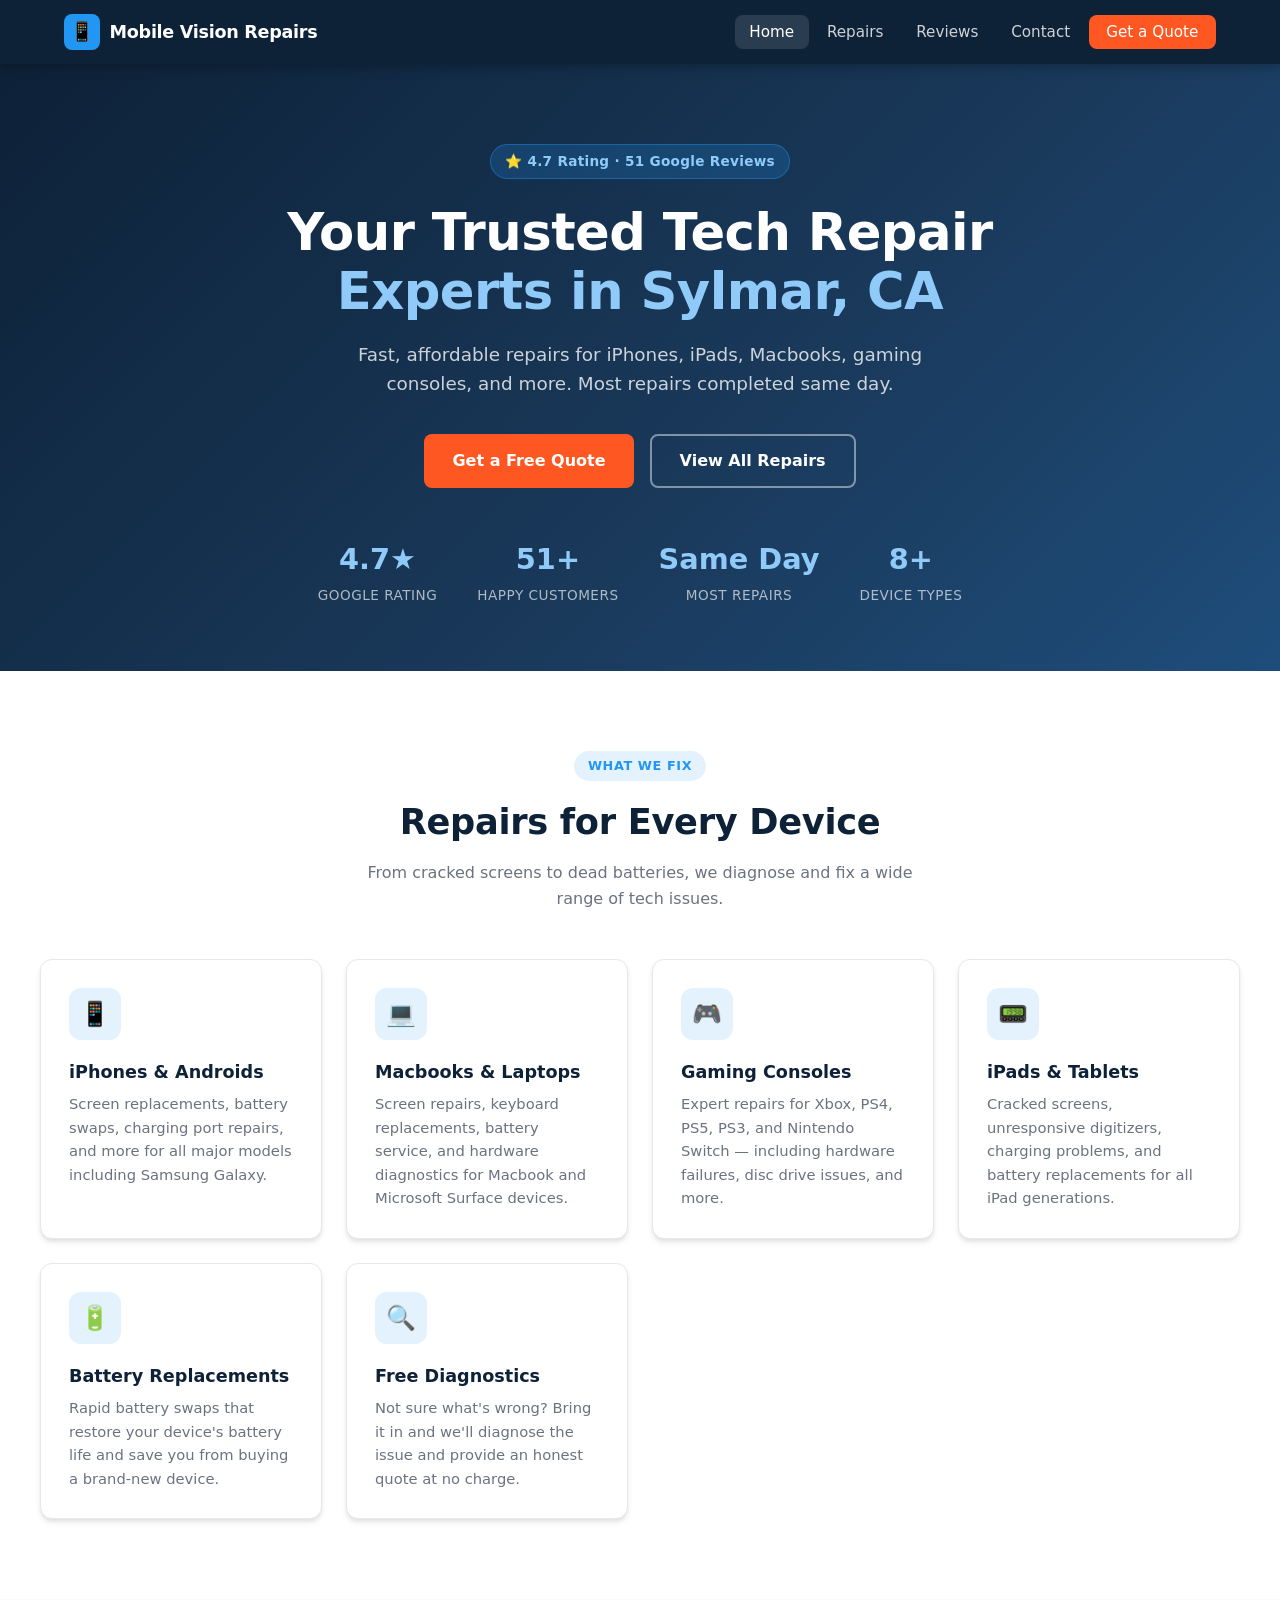
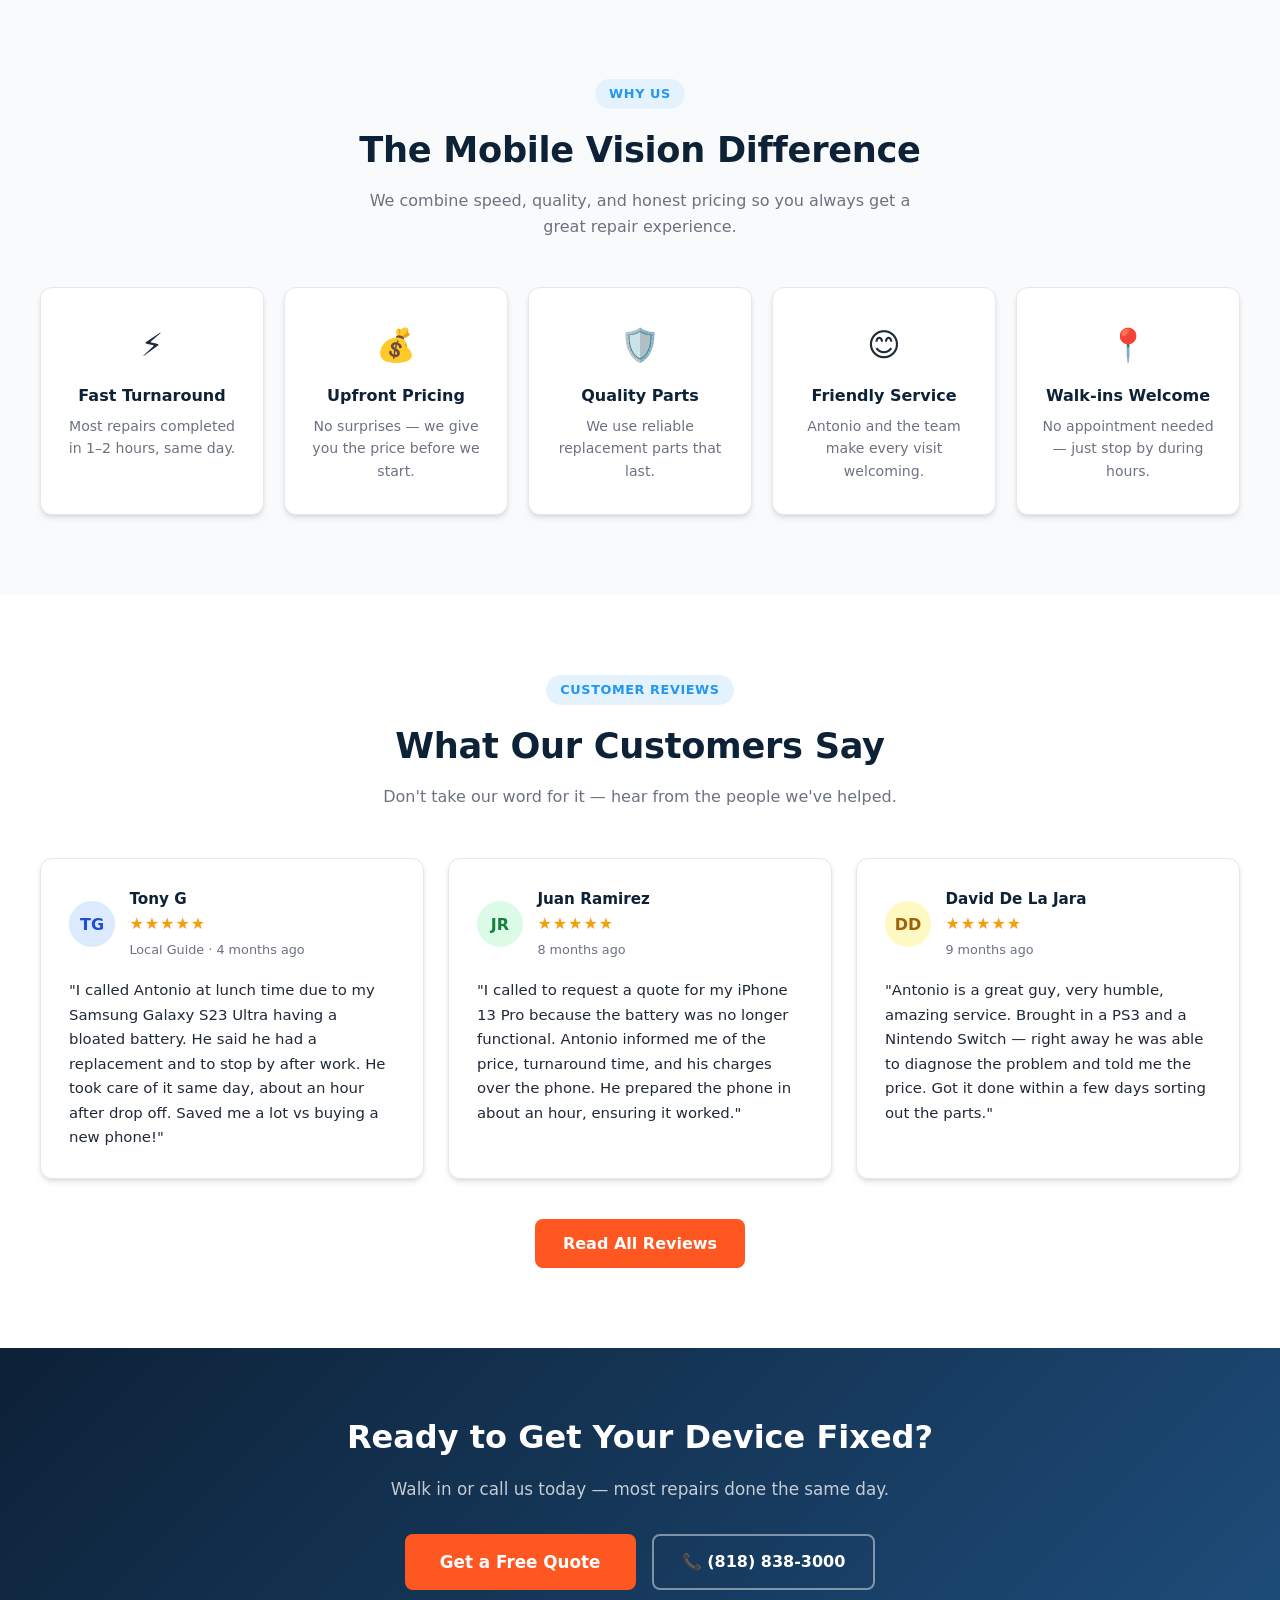
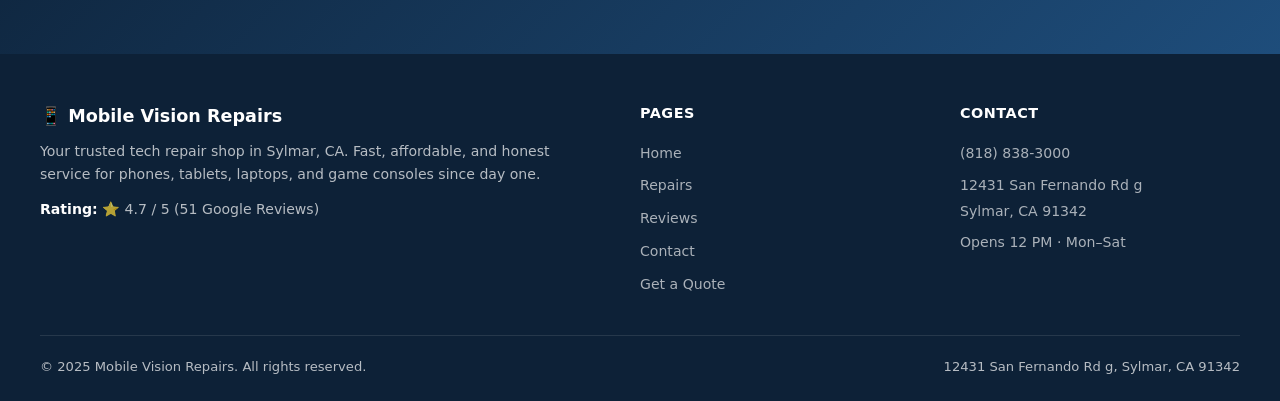
==== index.html @ f97864f7 "Add complete SEO-optimized website for Mobile Vision Repairs Multi-page static site with Home, Repai" ====
<!DOCTYPE html>
<html lang="en">
<head>
  <meta charset="UTF-8" />
  <meta name="viewport" content="width=device-width, initial-scale=1.0" />
  <title>Mobile Vision Repairs – iPhone, iPad, Macbook & Game Console Repair in Sylmar, CA</title>
  <meta name="description" content="Mobile Vision Repairs in Sylmar, CA offers fast, affordable repairs for iPhone, iPad, Macbook, Microsoft Surface, Xbox, PS4, PS5, and Nintendo. 4.7★ rated. Call (818) 838-3000." />
  <meta name="keywords" content="phone repair Sylmar, iPhone repair Sylmar, iPad repair, Macbook repair, Xbox repair, PS5 repair, Nintendo Switch repair, screen repair Sylmar CA" />
  <meta name="robots" content="index, follow" />
  <link rel="canonical" href="https://mobilevisionrepairs.com/index.html" />

  <!-- Open Graph -->
  <meta property="og:type" content="website" />
  <meta property="og:title" content="Mobile Vision Repairs – Sylmar, CA" />
  <meta property="og:description" content="Fast, affordable repairs for phones, tablets, laptops & game consoles. 4.7★ rated. Call (818) 838-3000." />
  <meta property="og:url" content="https://mobilevisionrepairs.com/" />

  <!-- Schema.org LocalBusiness -->
  <script type="application/ld+json">
  {
    "@context": "https://schema.org",
    "@type": "LocalBusiness",
    "name": "Mobile Vision Repairs",
    "image": "",
    "description": "Expert repair service for iPhone, iPad, Macbook, Microsoft Surface, Xbox, PS4, PS5, and Nintendo consoles.",
    "address": {
      "@type": "PostalAddress",
      "streetAddress": "12431 San Fernando Rd g",
      "addressLocality": "Sylmar",
      "addressRegion": "CA",
      "postalCode": "91342",
      "addressCountry": "US"
    },
    "telephone": "+18188383000",
    "url": "https://mobilevisionrepairs.com",
    "aggregateRating": {
      "@type": "AggregateRating",
      "ratingValue": "4.7",
      "reviewCount": "51"
    },
    "openingHoursSpecification": {
      "@type": "OpeningHoursSpecification",
      "opens": "12:00",
      "closes": "19:00"
    },
    "priceRange": "$$"
  }
  </script>

  <link rel="stylesheet" href="css/styles.css" />
</head>
<body>

  <!-- NAV -->
  <nav aria-label="Main navigation">
    <div class="nav-inner">
      <a href="index.html" class="nav-logo" aria-label="Mobile Vision Repairs home">
        <div class="logo-icon">📱</div>
        <span>Mobile Vision Repairs</span>
      </a>
      <button class="hamburger" aria-label="Toggle menu" aria-expanded="false">
        <span></span><span></span><span></span>
      </button>
      <ul class="nav-links" role="list">
        <li><a href="index.html">Home</a></li>
        <li><a href="repairs.html">Repairs</a></li>
        <li><a href="reviews.html">Reviews</a></li>
        <li><a href="contact.html">Contact</a></li>
        <li><a href="quote.html" class="nav-cta">Get a Quote</a></li>
      </ul>
    </div>
  </nav>

  <!-- HERO -->
  <header class="hero">
    <div class="hero-badge">⭐ 4.7 Rating · 51 Google Reviews</div>
    <h1>Your Trusted Tech Repair<br><span>Experts in Sylmar, CA</span></h1>
    <p>Fast, affordable repairs for iPhones, iPads, Macbooks, gaming consoles, and more. Most repairs completed same day.</p>
    <div class="hero-actions">
      <a href="quote.html" class="btn btn-primary">Get a Free Quote</a>
      <a href="repairs.html" class="btn btn-outline">View All Repairs</a>
    </div>
    <div class="hero-stats">
      <div class="stat">
        <span class="stat-number">4.7★</span>
        <span class="stat-label">Google Rating</span>
      </div>
      <div class="stat">
        <span class="stat-number">51+</span>
        <span class="stat-label">Happy Customers</span>
      </div>
      <div class="stat">
        <span class="stat-number">Same Day</span>
        <span class="stat-label">Most Repairs</span>
      </div>
      <div class="stat">
        <span class="stat-number">8+</span>
        <span class="stat-label">Device Types</span>
      </div>
    </div>
  </header>

  <!-- SERVICES OVERVIEW -->
  <section class="section section-alt" aria-labelledby="services-heading">
    <div class="container">
      <div class="section-header">
        <span class="section-label">What We Fix</span>
        <h2 id="services-heading">Repairs for Every Device</h2>
        <p>From cracked screens to dead batteries, we diagnose and fix a wide range of tech issues.</p>
      </div>
      <div class="grid-3">
        <div class="card">
          <div class="card-icon">📱</div>
          <h3>iPhones & Androids</h3>
          <p>Screen replacements, battery swaps, charging port repairs, and more for all major models including Samsung Galaxy.</p>
        </div>
        <div class="card">
          <div class="card-icon">💻</div>
          <h3>Macbooks & Laptops</h3>
          <p>Screen repairs, keyboard replacements, battery service, and hardware diagnostics for Macbook and Microsoft Surface devices.</p>
        </div>
        <div class="card">
          <div class="card-icon">🎮</div>
          <h3>Gaming Consoles</h3>
          <p>Expert repairs for Xbox, PS4, PS5, PS3, and Nintendo Switch — including hardware failures, disc drive issues, and more.</p>
        </div>
        <div class="card">
          <div class="card-icon">📟</div>
          <h3>iPads & Tablets</h3>
          <p>Cracked screens, unresponsive digitizers, charging problems, and battery replacements for all iPad generations.</p>
        </div>
        <div class="card">
          <div class="card-icon">🔋</div>
          <h3>Battery Replacements</h3>
          <p>Rapid battery swaps that restore your device's battery life and save you from buying a brand-new device.</p>
        </div>
        <div class="card">
          <div class="card-icon">🔍</div>
          <h3>Free Diagnostics</h3>
          <p>Not sure what's wrong? Bring it in and we'll diagnose the issue and provide an honest quote at no charge.</p>
        </div>
      </div>
    </div>
  </section>

  <!-- WHY CHOOSE US -->
  <section class="section" aria-labelledby="why-heading">
    <div class="container">
      <div class="section-header">
        <span class="section-label">Why Us</span>
        <h2 id="why-heading">The Mobile Vision Difference</h2>
        <p>We combine speed, quality, and honest pricing so you always get a great repair experience.</p>
      </div>
      <div class="why-grid">
        <div class="why-card">
          <div class="why-icon">⚡</div>
          <h4>Fast Turnaround</h4>
          <p>Most repairs completed in 1–2 hours, same day.</p>
        </div>
        <div class="why-card">
          <div class="why-icon">💰</div>
          <h4>Upfront Pricing</h4>
          <p>No surprises — we give you the price before we start.</p>
        </div>
        <div class="why-card">
          <div class="why-icon">🛡️</div>
          <h4>Quality Parts</h4>
          <p>We use reliable replacement parts that last.</p>
        </div>
        <div class="why-card">
          <div class="why-icon">😊</div>
          <h4>Friendly Service</h4>
          <p>Antonio and the team make every visit welcoming.</p>
        </div>
        <div class="why-card">
          <div class="why-icon">📍</div>
          <h4>Walk-ins Welcome</h4>
          <p>No appointment needed — just stop by during hours.</p>
        </div>
      </div>
    </div>
  </section>

  <!-- TESTIMONIALS SNIPPET -->
  <section class="section section-alt" aria-labelledby="testimonials-heading">
    <div class="container">
      <div class="section-header">
        <span class="section-label">Customer Reviews</span>
        <h2 id="testimonials-heading">What Our Customers Say</h2>
        <p>Don't take our word for it — hear from the people we've helped.</p>
      </div>
      <div class="grid-3">
        <div class="review-card">
          <div class="review-header">
            <div class="reviewer-avatar" style="background:#dbeafe;color:#1d4ed8;">TG</div>
            <div class="reviewer-info">
              <h4>Tony G</h4>
              <div class="stars">★★★★★</div>
              <span class="reviewer-meta">Local Guide · 4 months ago</span>
            </div>
          </div>
          <p class="review-text">"I called Antonio at lunch time due to my Samsung Galaxy S23 Ultra having a bloated battery. He said he had a replacement and to stop by after work. He took care of it same day, about an hour after drop off. Saved me a lot vs buying a new phone!"</p>
        </div>
        <div class="review-card">
          <div class="review-header">
            <div class="reviewer-avatar" style="background:#dcfce7;color:#15803d;">JR</div>
            <div class="reviewer-info">
              <h4>Juan Ramirez</h4>
              <div class="stars">★★★★★</div>
              <span class="reviewer-meta">8 months ago</span>
            </div>
          </div>
          <p class="review-text">"I called to request a quote for my iPhone 13 Pro because the battery was no longer functional. Antonio informed me of the price, turnaround time, and his charges over the phone. He prepared the phone in about an hour, ensuring it worked."</p>
        </div>
        <div class="review-card">
          <div class="review-header">
            <div class="reviewer-avatar" style="background:#fef9c3;color:#a16207;">DD</div>
            <div class="reviewer-info">
              <h4>David De La Jara</h4>
              <div class="stars">★★★★★</div>
              <span class="reviewer-meta">9 months ago</span>
            </div>
          </div>
          <p class="review-text">"Antonio is a great guy, very humble, amazing service. Brought in a PS3 and a Nintendo Switch — right away he was able to diagnose the problem and told me the price. Got it done within a few days sorting out the parts."</p>
        </div>
      </div>
      <div style="text-align:center;margin-top:2.5rem;">
        <a href="reviews.html" class="btn btn-primary">Read All Reviews</a>
      </div>
    </div>
  </section>

  <!-- CTA BANNER -->
  <section class="cta-banner">
    <div class="container">
      <h2>Ready to Get Your Device Fixed?</h2>
      <p>Walk in or call us today — most repairs done the same day.</p>
      <div style="display:flex;gap:1rem;justify-content:center;flex-wrap:wrap;">
        <a href="quote.html" class="btn btn-primary">Get a Free Quote</a>
        <a href="tel:+18188383000" class="btn btn-outline">📞 (818) 838-3000</a>
      </div>
    </div>
  </section>

  <!-- FOOTER -->
  <footer>
    <div class="footer-inner">
      <div class="footer-grid">
        <div class="footer-brand">
          <h3>📱 Mobile Vision Repairs</h3>
          <p>Your trusted tech repair shop in Sylmar, CA. Fast, affordable, and honest service for phones, tablets, laptops, and game consoles since day one.</p>
          <p style="margin-top:.75rem;"><strong style="color:#fff;">Rating:</strong> ⭐ 4.7 / 5 (51 Google Reviews)</p>
        </div>
        <div class="footer-col">
          <h4>Pages</h4>
          <ul>
            <li><a href="index.html">Home</a></li>
            <li><a href="repairs.html">Repairs</a></li>
            <li><a href="reviews.html">Reviews</a></li>
            <li><a href="contact.html">Contact</a></li>
            <li><a href="quote.html">Get a Quote</a></li>
          </ul>
        </div>
        <div class="footer-col">
          <h4>Contact</h4>
          <ul>
            <li><a href="tel:+18188383000">(818) 838-3000</a></li>
            <li><a href="contact.html">12431 San Fernando Rd g<br>Sylmar, CA 91342</a></li>
            <li style="color:rgba(255,255,255,.65);font-size:.88rem;margin-top:.25rem;">Opens 12 PM · Mon–Sat</li>
          </ul>
        </div>
      </div>
      <div class="footer-bottom">
        <span>&copy; 2025 Mobile Vision Repairs. All rights reserved.</span>
        <span>12431 San Fernando Rd g, Sylmar, CA 91342</span>
      </div>
    </div>
  </footer>

  <script src="js/main.js"></script>
</body>
</html>
---- css/styles.css ----
:root {
  --primary: #0d2137;
  --secondary: #1a3a5c;
  --accent: #2196f3;
  --cta: #ff5722;
  --cta-hover: #e64a19;
  --text: #1f2937;
  --text-light: #6b7280;
  --bg: #f9fafb;
  --white: #ffffff;
  --border: #e5e7eb;
  --card-shadow: 0 4px 6px -1px rgba(0,0,0,.1), 0 2px 4px -1px rgba(0,0,0,.06);
  --card-shadow-hover: 0 10px 25px -3px rgba(0,0,0,.15);
  --radius: 12px;
  --transition: all .25s ease;
}

*, *::before, *::after { box-sizing: border-box; margin: 0; padding: 0; }

html { scroll-behavior: smooth; }

body {
  font-family: 'Segoe UI', system-ui, -apple-system, sans-serif;
  color: var(--text);
  background: var(--bg);
  line-height: 1.6;
}

/* ── NAV ── */
nav {
  background: var(--primary);
  position: sticky;
  top: 0;
  z-index: 100;
  box-shadow: 0 2px 12px rgba(0,0,0,.3);
}

.nav-inner {
  max-width: 1200px;
  margin: 0 auto;
  padding: 0 1.5rem;
  display: flex;
  align-items: center;
  justify-content: space-between;
  height: 64px;
}

.nav-logo {
  display: flex;
  align-items: center;
  gap: .6rem;
  text-decoration: none;
}

.nav-logo .logo-icon {
  width: 36px;
  height: 36px;
  background: var(--accent);
  border-radius: 8px;
  display: flex;
  align-items: center;
  justify-content: center;
  font-size: 1.2rem;
}

.nav-logo span {
  color: var(--white);
  font-size: 1.1rem;
  font-weight: 700;
  letter-spacing: -.3px;
}

.nav-links {
  display: flex;
  list-style: none;
  gap: .25rem;
}

.nav-links a {
  color: rgba(255,255,255,.8);
  text-decoration: none;
  padding: .5rem .9rem;
  border-radius: 8px;
  font-size: .95rem;
  font-weight: 500;
  transition: var(--transition);
}

.nav-links a:hover,
.nav-links a.active {
  background: rgba(255,255,255,.12);
  color: var(--white);
}

.nav-cta {
  background: var(--cta) !important;
  color: var(--white) !important;
  padding: .5rem 1.1rem !important;
}

.nav-cta:hover {
  background: var(--cta-hover) !important;
}

.hamburger {
  display: none;
  flex-direction: column;
  gap: 5px;
  background: none;
  border: none;
  cursor: pointer;
  padding: .4rem;
}

.hamburger span {
  display: block;
  width: 24px;
  height: 2px;
  background: var(--white);
  border-radius: 2px;
  transition: var(--transition);
}

/* ── HERO ── */
.hero {
  background: linear-gradient(135deg, var(--primary) 0%, var(--secondary) 60%, #1e4d7b 100%);
  color: var(--white);
  padding: 5rem 1.5rem 4rem;
  text-align: center;
}

.hero-badge {
  display: inline-flex;
  align-items: center;
  gap: .4rem;
  background: rgba(33,150,243,.2);
  border: 1px solid rgba(33,150,243,.4);
  color: #90caf9;
  padding: .35rem .9rem;
  border-radius: 99px;
  font-size: .85rem;
  font-weight: 600;
  margin-bottom: 1.5rem;
  letter-spacing: .3px;
}

.hero h1 {
  font-size: clamp(2rem, 5vw, 3.2rem);
  font-weight: 800;
  line-height: 1.15;
  margin-bottom: 1.2rem;
  letter-spacing: -.5px;
}

.hero h1 span { color: #90caf9; }

.hero p {
  font-size: 1.15rem;
  color: rgba(255,255,255,.78);
  max-width: 600px;
  margin: 0 auto 2.2rem;
}

.hero-actions {
  display: flex;
  gap: 1rem;
  justify-content: center;
  flex-wrap: wrap;
}

.btn {
  display: inline-flex;
  align-items: center;
  gap: .5rem;
  padding: .75rem 1.75rem;
  border-radius: 8px;
  font-size: 1rem;
  font-weight: 600;
  text-decoration: none;
  transition: var(--transition);
  cursor: pointer;
  border: none;
}

.btn-primary {
  background: var(--cta);
  color: var(--white);
}

.btn-primary:hover { background: var(--cta-hover); transform: translateY(-1px); }

.btn-outline {
  background: transparent;
  color: var(--white);
  border: 2px solid rgba(255,255,255,.45);
}

.btn-outline:hover {
  background: rgba(255,255,255,.1);
  border-color: var(--white);
}

.hero-stats {
  display: flex;
  justify-content: center;
  gap: 2.5rem;
  margin-top: 3rem;
  flex-wrap: wrap;
}

.stat {
  text-align: center;
}

.stat-number {
  font-size: 1.8rem;
  font-weight: 800;
  color: #90caf9;
  display: block;
}

.stat-label {
  font-size: .85rem;
  color: rgba(255,255,255,.65);
  text-transform: uppercase;
  letter-spacing: .5px;
}

/* ── SECTION SHARED ── */
.section {
  padding: 5rem 1.5rem;
}

.section-alt {
  background: var(--white);
}

.container {
  max-width: 1200px;
  margin: 0 auto;
}

.section-header {
  text-align: center;
  margin-bottom: 3rem;
}

.section-label {
  display: inline-block;
  background: #e3f2fd;
  color: var(--accent);
  padding: .3rem .9rem;
  border-radius: 99px;
  font-size: .8rem;
  font-weight: 700;
  letter-spacing: .6px;
  text-transform: uppercase;
  margin-bottom: .8rem;
}

.section-header h2 {
  font-size: clamp(1.6rem, 3vw, 2.2rem);
  font-weight: 800;
  color: var(--primary);
  margin-bottom: .6rem;
  letter-spacing: -.3px;
}

.section-header p {
  color: var(--text-light);
  max-width: 560px;
  margin: 0 auto;
}

/* ── CARDS ── */
.grid-3 {
  display: grid;
  grid-template-columns: repeat(auto-fit, minmax(280px, 1fr));
  gap: 1.5rem;
}

.grid-2 {
  display: grid;
  grid-template-columns: repeat(auto-fit, minmax(320px, 1fr));
  gap: 1.5rem;
}

.card {
  background: var(--white);
  border: 1px solid var(--border);
  border-radius: var(--radius);
  padding: 1.75rem;
  box-shadow: var(--card-shadow);
  transition: var(--transition);
}

.card:hover {
  box-shadow: var(--card-shadow-hover);
  transform: translateY(-2px);
}

.card-icon {
  width: 52px;
  height: 52px;
  border-radius: 12px;
  display: flex;
  align-items: center;
  justify-content: center;
  font-size: 1.5rem;
  margin-bottom: 1.1rem;
  background: #e3f2fd;
}

.card h3 {
  font-size: 1.1rem;
  font-weight: 700;
  color: var(--primary);
  margin-bottom: .4rem;
}

.card p {
  color: var(--text-light);
  font-size: .92rem;
  line-height: 1.6;
}

/* ── STARS ── */
.stars {
  color: #f59e0b;
  font-size: 1rem;
  letter-spacing: 1px;
}

/* ── REVIEW CARD ── */
.review-card {
  background: var(--white);
  border: 1px solid var(--border);
  border-radius: var(--radius);
  padding: 1.75rem;
  box-shadow: var(--card-shadow);
}

.review-header {
  display: flex;
  align-items: center;
  gap: .9rem;
  margin-bottom: 1rem;
}

.reviewer-avatar {
  width: 46px;
  height: 46px;
  border-radius: 50%;
  display: flex;
  align-items: center;
  justify-content: center;
  font-weight: 700;
  font-size: 1rem;
  flex-shrink: 0;
}

.reviewer-info h4 {
  font-size: .95rem;
  font-weight: 700;
  color: var(--primary);
}

.reviewer-meta {
  font-size: .8rem;
  color: var(--text-light);
}

.review-text {
  color: var(--text);
  font-size: .93rem;
  line-height: 1.65;
}

/* ── RATING SUMMARY ── */
.rating-summary {
  background: var(--primary);
  color: var(--white);
  border-radius: var(--radius);
  padding: 2.5rem;
  text-align: center;
  margin-bottom: 2.5rem;
}

.rating-big {
  font-size: 4rem;
  font-weight: 900;
  line-height: 1;
  color: #90caf9;
}

.rating-summary .stars { font-size: 1.4rem; margin: .5rem 0; }

.rating-summary p { color: rgba(255,255,255,.7); font-size: .9rem; }

/* ── FORM ── */
.form-card {
  background: var(--white);
  border: 1px solid var(--border);
  border-radius: var(--radius);
  padding: 2.5rem;
  box-shadow: var(--card-shadow);
}

.form-grid {
  display: grid;
  grid-template-columns: 1fr 1fr;
  gap: 1.25rem;
}

.form-group {
  display: flex;
  flex-direction: column;
  gap: .45rem;
}

.form-group.full { grid-column: 1 / -1; }

label {
  font-size: .875rem;
  font-weight: 600;
  color: var(--text);
}

input, select, textarea {
  border: 1.5px solid var(--border);
  border-radius: 8px;
  padding: .7rem 1rem;
  font-size: .95rem;
  font-family: inherit;
  color: var(--text);
  background: var(--white);
  transition: var(--transition);
  width: 100%;
}

input:focus, select:focus, textarea:focus {
  outline: none;
  border-color: var(--accent);
  box-shadow: 0 0 0 3px rgba(33,150,243,.12);
}

textarea { resize: vertical; min-height: 130px; }

.form-submit {
  margin-top: 1.5rem;
  text-align: center;
}

.btn-submit {
  background: var(--cta);
  color: var(--white);
  padding: .85rem 2.5rem;
  border-radius: 8px;
  font-size: 1rem;
  font-weight: 700;
  border: none;
  cursor: pointer;
  transition: var(--transition);
}

.btn-submit:hover { background: var(--cta-hover); transform: translateY(-1px); }

/* ── CONTACT INFO ── */
.contact-info-grid {
  display: grid;
  grid-template-columns: repeat(auto-fit, minmax(240px, 1fr));
  gap: 1.25rem;
  margin-bottom: 2.5rem;
}

.info-card {
  background: var(--white);
  border: 1px solid var(--border);
  border-radius: var(--radius);
  padding: 1.5rem;
  display: flex;
  align-items: flex-start;
  gap: 1rem;
  box-shadow: var(--card-shadow);
}

.info-icon {
  width: 44px;
  height: 44px;
  background: #e3f2fd;
  border-radius: 10px;
  display: flex;
  align-items: center;
  justify-content: center;
  font-size: 1.25rem;
  flex-shrink: 0;
}

.info-card h3 {
  font-size: .85rem;
  font-weight: 700;
  color: var(--text-light);
  text-transform: uppercase;
  letter-spacing: .5px;
  margin-bottom: .25rem;
}

.info-card p, .info-card a {
  font-size: .97rem;
  color: var(--text);
  text-decoration: none;
  font-weight: 500;
}

.info-card a:hover { color: var(--accent); }

/* ── MAP EMBED ── */
.map-wrap {
  border-radius: var(--radius);
  overflow: hidden;
  border: 1px solid var(--border);
  box-shadow: var(--card-shadow);
}

.map-wrap iframe {
  width: 100%;
  height: 380px;
  border: none;
  display: block;
}

/* ── REPAIRS PAGE ── */
.device-section { margin-bottom: 3rem; }

.device-section h3 {
  font-size: 1.3rem;
  font-weight: 800;
  color: var(--primary);
  margin-bottom: 1.25rem;
  padding-bottom: .6rem;
  border-bottom: 2px solid var(--accent);
  display: flex;
  align-items: center;
  gap: .6rem;
}

.repair-list {
  display: grid;
  grid-template-columns: repeat(auto-fill, minmax(220px, 1fr));
  gap: .9rem;
  list-style: none;
}

.repair-list li {
  background: var(--white);
  border: 1px solid var(--border);
  border-radius: 8px;
  padding: .75rem 1rem;
  font-size: .93rem;
  color: var(--text);
  display: flex;
  align-items: center;
  gap: .6rem;
  box-shadow: 0 1px 3px rgba(0,0,0,.06);
  transition: var(--transition);
}

.repair-list li:hover {
  border-color: var(--accent);
  background: #f0f7ff;
}

.repair-list li::before {
  content: '✓';
  color: var(--accent);
  font-weight: 700;
  font-size: .9rem;
}

/* ── WHY US ── */
.why-grid {
  display: grid;
  grid-template-columns: repeat(auto-fit, minmax(200px, 1fr));
  gap: 1.25rem;
}

.why-card {
  text-align: center;
  padding: 2rem 1.25rem;
  background: var(--white);
  border-radius: var(--radius);
  border: 1px solid var(--border);
  box-shadow: var(--card-shadow);
}

.why-icon { font-size: 2rem; margin-bottom: .75rem; }

.why-card h4 {
  font-size: 1rem;
  font-weight: 700;
  color: var(--primary);
  margin-bottom: .35rem;
}

.why-card p { font-size: .88rem; color: var(--text-light); }

/* ── CTA BANNER ── */
.cta-banner {
  background: linear-gradient(135deg, var(--primary), #1e4d7b);
  color: var(--white);
  text-align: center;
  padding: 4rem 1.5rem;
}

.cta-banner h2 {
  font-size: clamp(1.5rem, 3vw, 2rem);
  font-weight: 800;
  margin-bottom: .75rem;
}

.cta-banner p {
  color: rgba(255,255,255,.75);
  margin-bottom: 2rem;
  font-size: 1.05rem;
}

.cta-banner .btn-primary { font-size: 1.05rem; padding: .9rem 2.2rem; }

/* ── FOOTER ── */
footer {
  background: var(--primary);
  color: rgba(255,255,255,.7);
  padding: 3rem 1.5rem 1.5rem;
}

.footer-inner {
  max-width: 1200px;
  margin: 0 auto;
}

.footer-grid {
  display: grid;
  grid-template-columns: 2fr 1fr 1fr;
  gap: 2.5rem;
  margin-bottom: 2rem;
}

.footer-brand h3 {
  color: var(--white);
  font-size: 1.1rem;
  font-weight: 700;
  margin-bottom: .6rem;
}

.footer-brand p { font-size: .88rem; line-height: 1.65; }

.footer-col h4 {
  color: var(--white);
  font-size: .9rem;
  font-weight: 700;
  margin-bottom: .9rem;
  text-transform: uppercase;
  letter-spacing: .5px;
}

.footer-col ul { list-style: none; }

.footer-col ul li { margin-bottom: .45rem; }

.footer-col a {
  color: rgba(255,255,255,.65);
  text-decoration: none;
  font-size: .88rem;
  transition: var(--transition);
}

.footer-col a:hover { color: var(--white); }

.footer-bottom {
  border-top: 1px solid rgba(255,255,255,.1);
  padding-top: 1.25rem;
  display: flex;
  justify-content: space-between;
  align-items: center;
  flex-wrap: wrap;
  gap: .5rem;
  font-size: .82rem;
}

/* ── PAGE HEADER ── */
.page-header {
  background: linear-gradient(135deg, var(--primary), var(--secondary));
  color: var(--white);
  padding: 3.5rem 1.5rem;
  text-align: center;
}

.page-header h1 {
  font-size: clamp(1.8rem, 4vw, 2.6rem);
  font-weight: 800;
  margin-bottom: .5rem;
}

.page-header p {
  color: rgba(255,255,255,.75);
  font-size: 1.05rem;
  max-width: 520px;
  margin: 0 auto;
}

/* ── QUOTE PAGE ── */
.quote-intro {
  display: grid;
  grid-template-columns: 1fr 1.5fr;
  gap: 2.5rem;
  align-items: start;
}

.quote-benefits { list-style: none; margin-top: 1.25rem; }

.quote-benefits li {
  display: flex;
  align-items: center;
  gap: .65rem;
  padding: .6rem 0;
  font-size: .93rem;
  color: var(--text);
  border-bottom: 1px solid var(--border);
}

.quote-benefits li:last-child { border: none; }

.check-circle {
  width: 22px;
  height: 22px;
  background: #dcfce7;
  border-radius: 50%;
  display: flex;
  align-items: center;
  justify-content: center;
  font-size: .7rem;
  color: #16a34a;
  font-weight: 700;
  flex-shrink: 0;
}

/* ── RESPONSIVE ── */
@media (max-width: 768px) {
  .nav-links { display: none; }
  .nav-links.open {
    display: flex;
    flex-direction: column;
    position: absolute;
    top: 64px;
    left: 0;
    right: 0;
    background: var(--primary);
    padding: 1rem 1.5rem;
    gap: .25rem;
    box-shadow: 0 8px 16px rgba(0,0,0,.3);
  }
  .hamburger { display: flex; }
  .form-grid { grid-template-columns: 1fr; }
  .footer-grid { grid-template-columns: 1fr; gap: 1.5rem; }
  .quote-intro { grid-template-columns: 1fr; }
  .hero-stats { gap: 1.5rem; }
}

@media (max-width: 480px) {
  .hero { padding: 3.5rem 1rem 3rem; }
  .section { padding: 3.5rem 1rem; }
  .page-header { padding: 2.5rem 1rem; }
}
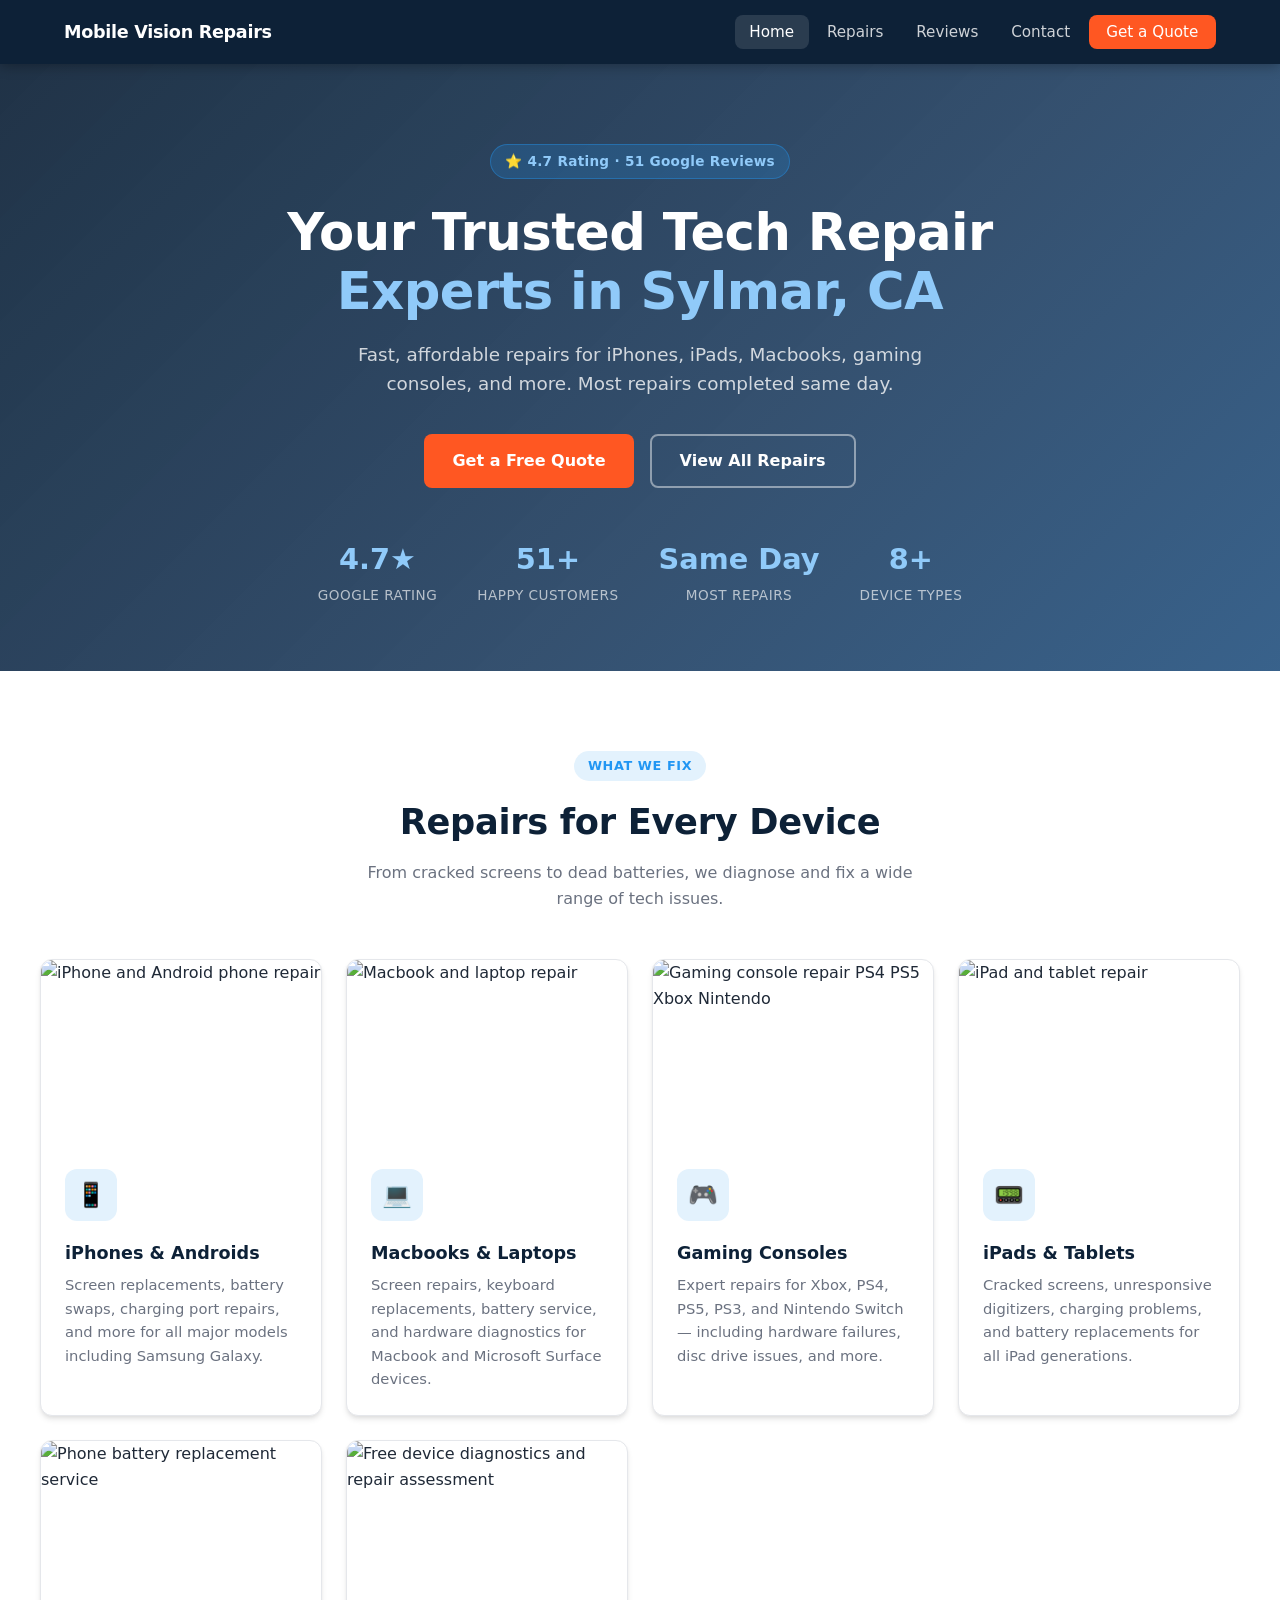
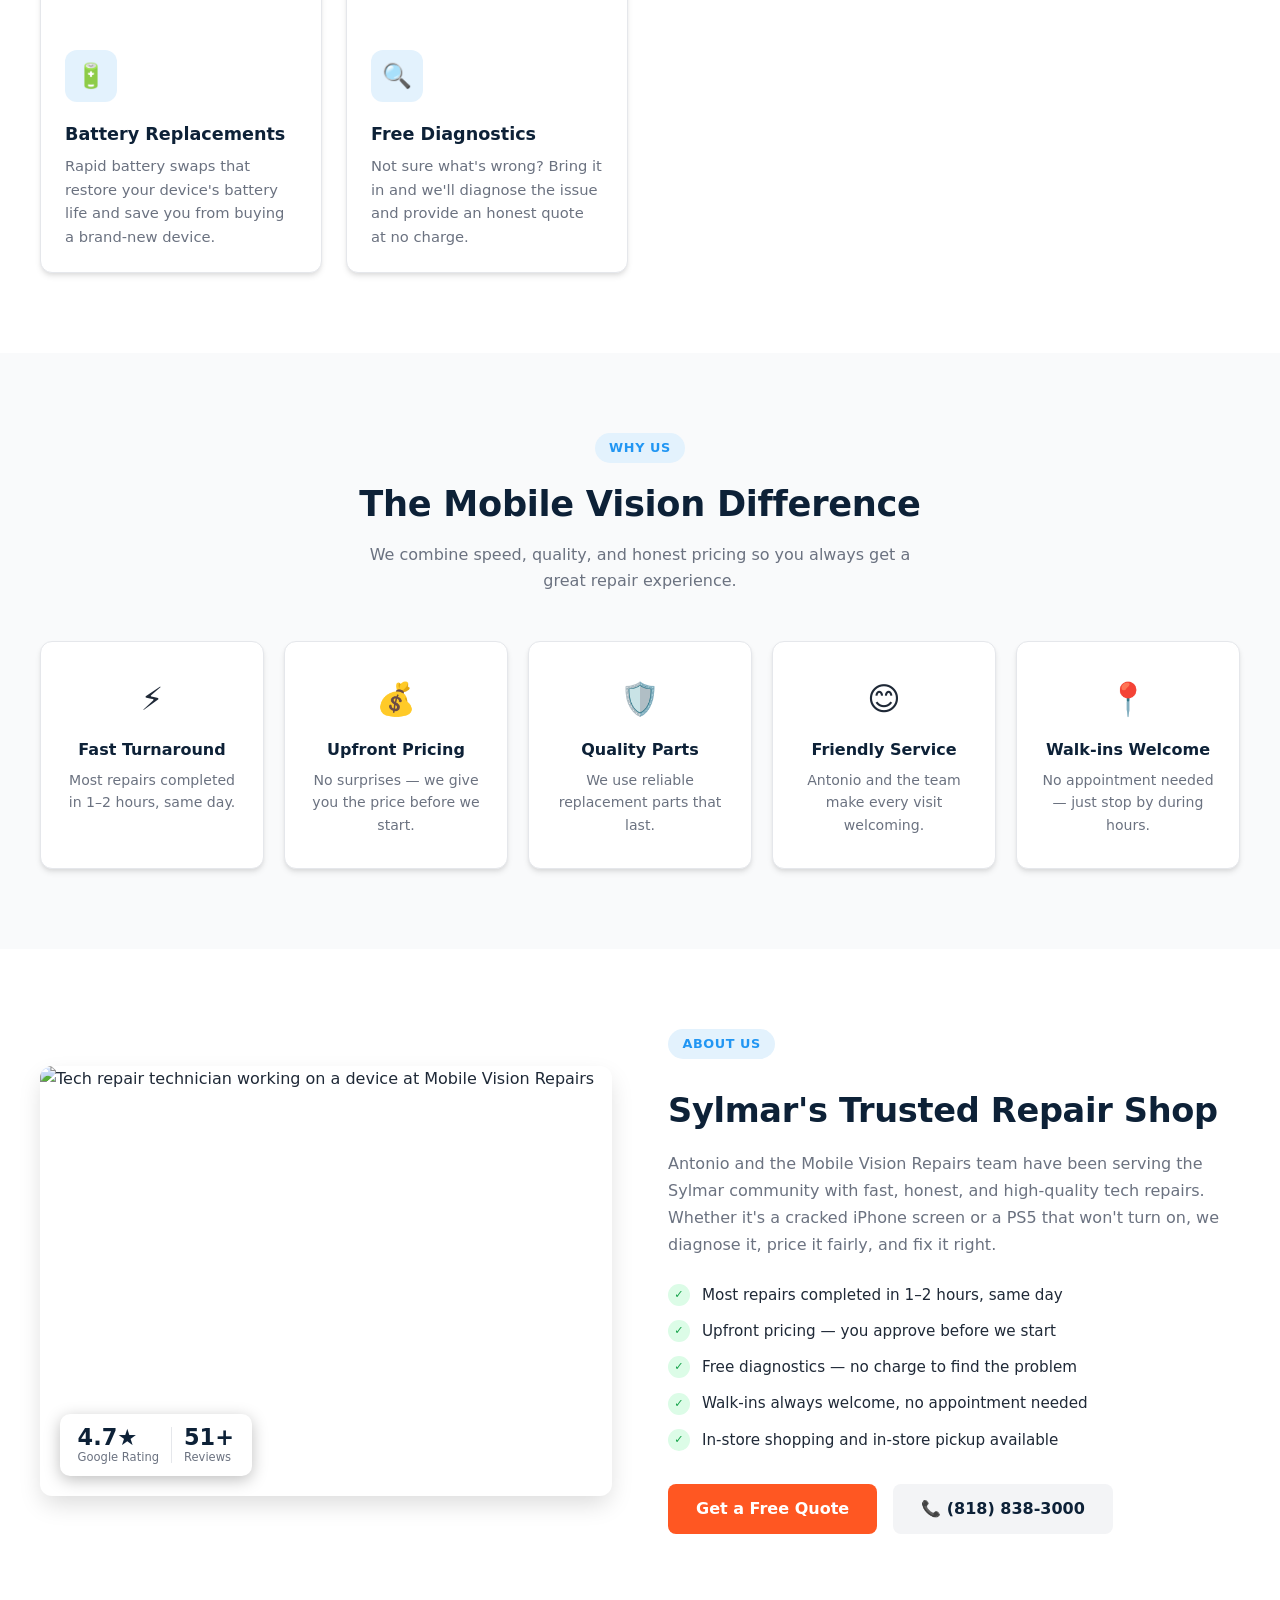
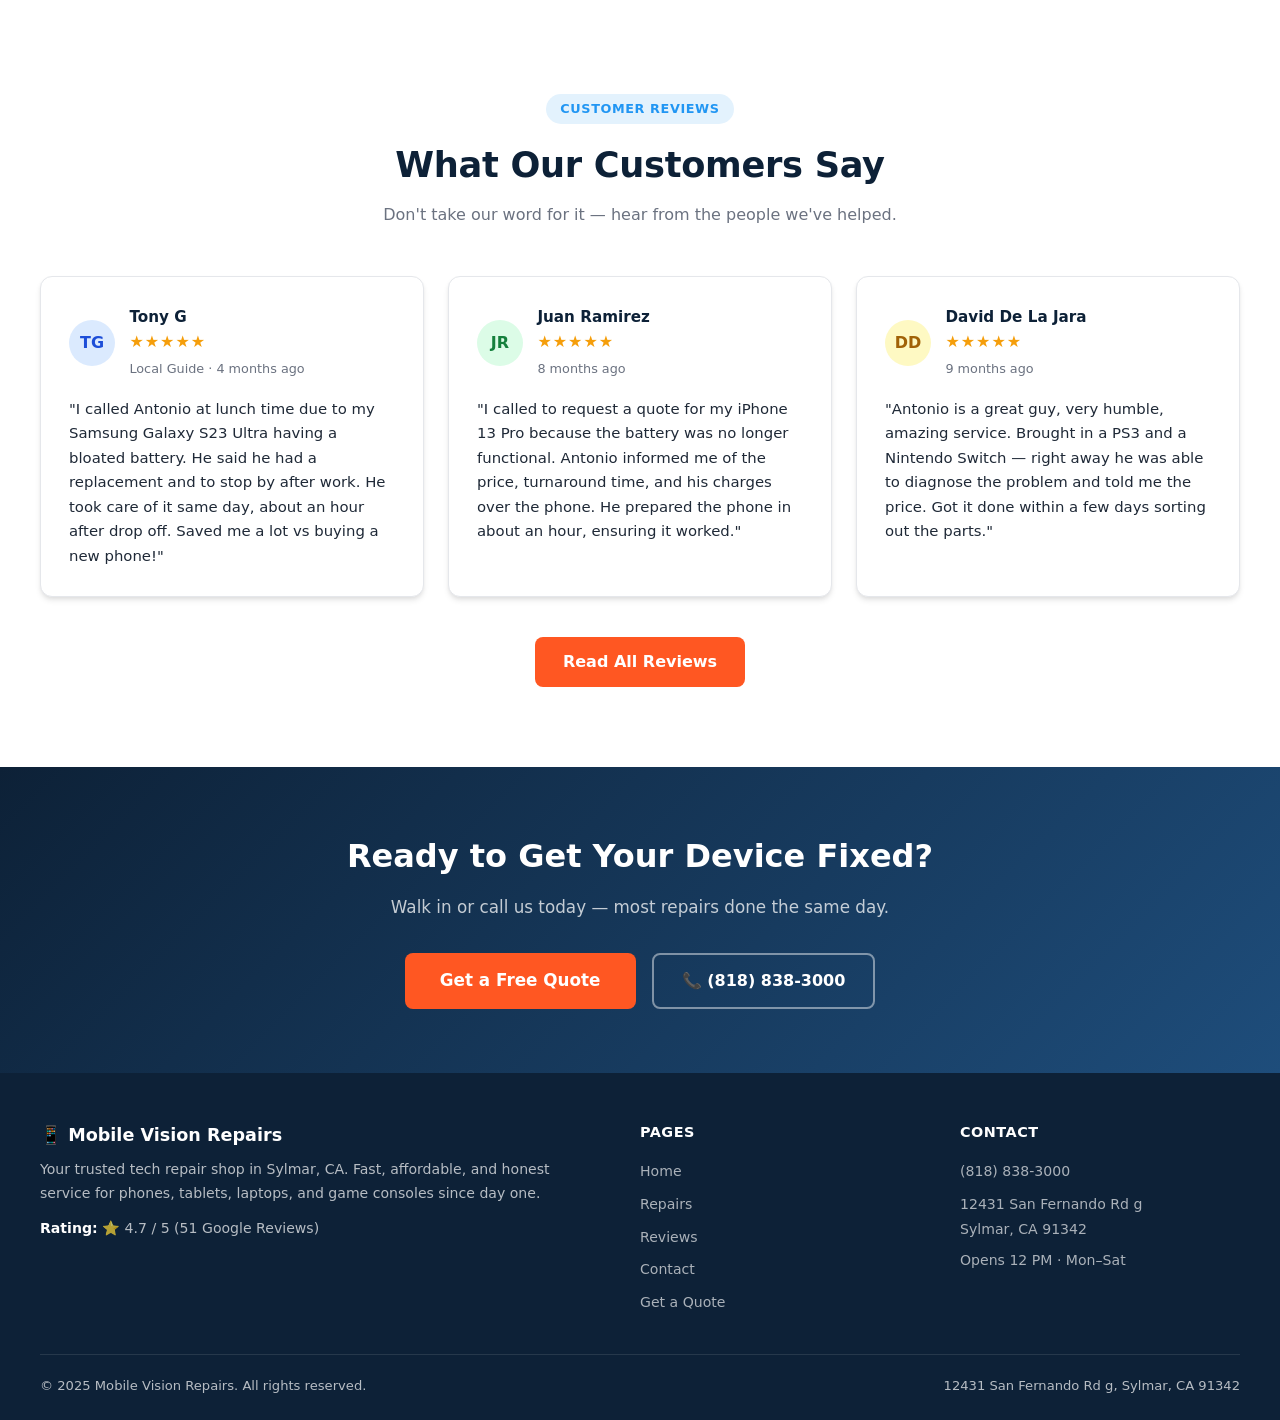
==== commit dc01e3d5: "Add images throughout site — hero, cards, headers, about section, logo slot - Hero: Unsplash tech re" ====
--- a/index.html
+++ b/index.html
@@ -7,7 +7,7 @@
   <meta name="description" content="Mobile Vision Repairs in Sylmar, CA offers fast, affordable repairs for iPhone, iPad, Macbook, Microsoft Surface, Xbox, PS4, PS5, and Nintendo. 4.7★ rated. Call (818) 838-3000." />
   <meta name="keywords" content="phone repair Sylmar, iPhone repair Sylmar, iPad repair, Macbook repair, Xbox repair, PS5 repair, Nintendo Switch repair, screen repair Sylmar CA" />
   <meta name="robots" content="index, follow" />
-  <link rel="canonical" href="https://mobilevisionrepairs.com/index.html" />
+  <link rel="canonical" href="https://mobilevisionrepairs.com/" />
 
   <!-- Open Graph -->
   <meta property="og:type" content="website" />
@@ -55,7 +55,7 @@
   <nav aria-label="Main navigation">
     <div class="nav-inner">
       <a href="index.html" class="nav-logo" aria-label="Mobile Vision Repairs home">
-        <div class="logo-icon">📱</div>
+        <img src="images/logo.png" alt="Mobile Vision Repairs logo" class="nav-logo-img" onerror="this.style.display='none'" />
         <span>Mobile Vision Repairs</span>
       </a>
       <button class="hamburger" aria-label="Toggle menu" aria-expanded="false">
@@ -72,7 +72,7 @@
   </nav>
 
   <!-- HERO -->
-  <header class="hero">
+  <header class="hero" style="background: linear-gradient(135deg, rgba(13,33,55,.92) 0%, rgba(26,58,92,.88) 60%, rgba(30,77,123,.88) 100%), url('https://images.unsplash.com/photo-1581091226825-a6a2a5aee158?auto=format&fit=crop&w=1400&q=80') center/cover no-repeat;">
     <div class="hero-badge">⭐ 4.7 Rating · 51 Google Reviews</div>
     <h1>Your Trusted Tech Repair<br><span>Experts in Sylmar, CA</span></h1>
     <p>Fast, affordable repairs for iPhones, iPads, Macbooks, gaming consoles, and more. Most repairs completed same day.</p>
@@ -109,35 +109,53 @@
         <p>From cracked screens to dead batteries, we diagnose and fix a wide range of tech issues.</p>
       </div>
       <div class="grid-3">
-        <div class="card">
-          <div class="card-icon">📱</div>
-          <h3>iPhones & Androids</h3>
-          <p>Screen replacements, battery swaps, charging port repairs, and more for all major models including Samsung Galaxy.</p>
-        </div>
-        <div class="card">
-          <div class="card-icon">💻</div>
-          <h3>Macbooks & Laptops</h3>
-          <p>Screen repairs, keyboard replacements, battery service, and hardware diagnostics for Macbook and Microsoft Surface devices.</p>
-        </div>
-        <div class="card">
-          <div class="card-icon">🎮</div>
-          <h3>Gaming Consoles</h3>
-          <p>Expert repairs for Xbox, PS4, PS5, PS3, and Nintendo Switch — including hardware failures, disc drive issues, and more.</p>
-        </div>
-        <div class="card">
-          <div class="card-icon">📟</div>
-          <h3>iPads & Tablets</h3>
-          <p>Cracked screens, unresponsive digitizers, charging problems, and battery replacements for all iPad generations.</p>
-        </div>
-        <div class="card">
-          <div class="card-icon">🔋</div>
-          <h3>Battery Replacements</h3>
-          <p>Rapid battery swaps that restore your device's battery life and save you from buying a brand-new device.</p>
-        </div>
-        <div class="card">
-          <div class="card-icon">🔍</div>
-          <h3>Free Diagnostics</h3>
-          <p>Not sure what's wrong? Bring it in and we'll diagnose the issue and provide an honest quote at no charge.</p>
+        <div class="card card-with-img">
+          <img src="https://images.unsplash.com/photo-1510557880182-3d4d3cba35a5?auto=format&fit=crop&w=600&q=80" alt="iPhone and Android phone repair" class="card-top-img" loading="lazy" />
+          <div class="card-body">
+            <div class="card-icon">📱</div>
+            <h3>iPhones & Androids</h3>
+            <p>Screen replacements, battery swaps, charging port repairs, and more for all major models including Samsung Galaxy.</p>
+          </div>
+        </div>
+        <div class="card card-with-img">
+          <img src="https://images.unsplash.com/photo-1517336714731-489689fd1ca8?auto=format&fit=crop&w=600&q=80" alt="Macbook and laptop repair" class="card-top-img" loading="lazy" />
+          <div class="card-body">
+            <div class="card-icon">💻</div>
+            <h3>Macbooks & Laptops</h3>
+            <p>Screen repairs, keyboard replacements, battery service, and hardware diagnostics for Macbook and Microsoft Surface devices.</p>
+          </div>
+        </div>
+        <div class="card card-with-img">
+          <img src="https://images.unsplash.com/photo-1593642632559-0c6d3fc62b89?auto=format&fit=crop&w=600&q=80" alt="Gaming console repair PS4 PS5 Xbox Nintendo" class="card-top-img" loading="lazy" />
+          <div class="card-body">
+            <div class="card-icon">🎮</div>
+            <h3>Gaming Consoles</h3>
+            <p>Expert repairs for Xbox, PS4, PS5, PS3, and Nintendo Switch — including hardware failures, disc drive issues, and more.</p>
+          </div>
+        </div>
+        <div class="card card-with-img">
+          <img src="https://images.unsplash.com/photo-1544244015-0df4b3ffc6b0?auto=format&fit=crop&w=600&q=80" alt="iPad and tablet repair" class="card-top-img" loading="lazy" />
+          <div class="card-body">
+            <div class="card-icon">📟</div>
+            <h3>iPads & Tablets</h3>
+            <p>Cracked screens, unresponsive digitizers, charging problems, and battery replacements for all iPad generations.</p>
+          </div>
+        </div>
+        <div class="card card-with-img">
+          <img src="https://images.unsplash.com/photo-1565688534245-05d6b5be184a?auto=format&fit=crop&w=600&q=80" alt="Phone battery replacement service" class="card-top-img" loading="lazy" />
+          <div class="card-body">
+            <div class="card-icon">🔋</div>
+            <h3>Battery Replacements</h3>
+            <p>Rapid battery swaps that restore your device's battery life and save you from buying a brand-new device.</p>
+          </div>
+        </div>
+        <div class="card card-with-img">
+          <img src="https://images.unsplash.com/photo-1563986768609-322da13575f3?auto=format&fit=crop&w=600&q=80" alt="Free device diagnostics and repair assessment" class="card-top-img" loading="lazy" />
+          <div class="card-body">
+            <div class="card-icon">🔍</div>
+            <h3>Free Diagnostics</h3>
+            <p>Not sure what's wrong? Bring it in and we'll diagnose the issue and provide an honest quote at no charge.</p>
+          </div>
         </div>
       </div>
     </div>
@@ -176,6 +194,44 @@
           <div class="why-icon">📍</div>
           <h4>Walk-ins Welcome</h4>
           <p>No appointment needed — just stop by during hours.</p>
+        </div>
+      </div>
+    </div>
+  </section>
+
+  <!-- ABOUT SECTION -->
+  <section class="section section-alt" aria-labelledby="about-heading">
+    <div class="container">
+      <div class="about-grid">
+        <div class="about-img-wrap">
+          <img src="https://images.unsplash.com/photo-1581091226825-a6a2a5aee158?auto=format&fit=crop&w=800&q=80" alt="Tech repair technician working on a device at Mobile Vision Repairs" loading="lazy" />
+          <div class="about-img-badge">
+            <div class="badge-stat">
+              <span class="badge-num">4.7★</span>
+              <span class="badge-label">Google Rating</span>
+            </div>
+            <div style="width:1px;height:36px;background:var(--border);"></div>
+            <div class="badge-stat">
+              <span class="badge-num">51+</span>
+              <span class="badge-label">Reviews</span>
+            </div>
+          </div>
+        </div>
+        <div>
+          <span class="section-label">About Us</span>
+          <h2 id="about-heading" style="font-size:clamp(1.6rem,3vw,2.1rem);font-weight:800;color:var(--primary);margin:.75rem 0 .75rem;letter-spacing:-.3px;">Sylmar's Trusted Repair Shop</h2>
+          <p style="color:var(--text-light);line-height:1.7;">Antonio and the Mobile Vision Repairs team have been serving the Sylmar community with fast, honest, and high-quality tech repairs. Whether it's a cracked iPhone screen or a PS5 that won't turn on, we diagnose it, price it fairly, and fix it right.</p>
+          <ul class="about-list">
+            <li><span class="check-circle">✓</span> Most repairs completed in 1–2 hours, same day</li>
+            <li><span class="check-circle">✓</span> Upfront pricing — you approve before we start</li>
+            <li><span class="check-circle">✓</span> Free diagnostics — no charge to find the problem</li>
+            <li><span class="check-circle">✓</span> Walk-ins always welcome, no appointment needed</li>
+            <li><span class="check-circle">✓</span> In-store shopping and in-store pickup available</li>
+          </ul>
+          <div style="display:flex;gap:1rem;flex-wrap:wrap;">
+            <a href="quote.html" class="btn btn-primary">Get a Free Quote</a>
+            <a href="tel:+18188383000" class="btn" style="background:#f3f4f6;color:var(--primary);font-weight:600;">📞 (818) 838-3000</a>
+          </div>
         </div>
       </div>
     </div>
--- a/css/styles.css
+++ b/css/styles.css
@@ -771,3 +771,87 @@
   .section { padding: 3.5rem 1rem; }
   .page-header { padding: 2.5rem 1rem; }
 }
+
+/* ── IMAGE ENHANCEMENTS ── */
+.nav-logo-img {
+  height: 40px;
+  width: auto;
+  border-radius: 6px;
+  object-fit: contain;
+  display: block;
+}
+
+.card-with-img { padding: 0; }
+
+.card-with-img .card-top-img {
+  width: 100%;
+  height: 185px;
+  object-fit: cover;
+  display: block;
+  border-radius: var(--radius) var(--radius) 0 0;
+}
+
+.card-with-img .card-body { padding: 1.5rem; }
+
+/* About section */
+.about-grid {
+  display: grid;
+  grid-template-columns: 1fr 1fr;
+  gap: 3.5rem;
+  align-items: center;
+}
+
+.about-img-wrap {
+  position: relative;
+  border-radius: var(--radius);
+  overflow: hidden;
+  box-shadow: var(--card-shadow-hover);
+}
+
+.about-img-wrap img {
+  width: 100%;
+  height: 430px;
+  object-fit: cover;
+  display: block;
+}
+
+.about-img-badge {
+  position: absolute;
+  bottom: 1.25rem;
+  left: 1.25rem;
+  background: var(--white);
+  border-radius: 10px;
+  padding: .75rem 1.1rem;
+  box-shadow: 0 4px 16px rgba(0,0,0,.25);
+  display: flex;
+  align-items: center;
+  gap: .75rem;
+}
+
+.badge-stat { line-height: 1; }
+.badge-num { font-size: 1.4rem; font-weight: 800; color: var(--primary); display: block; }
+.badge-label { font-size: .72rem; color: var(--text-light); font-weight: 500; }
+
+.about-list {
+  list-style: none;
+  margin: 1.5rem 0 2rem;
+  display: flex;
+  flex-direction: column;
+  gap: .75rem;
+}
+
+.about-list li {
+  display: flex;
+  align-items: center;
+  gap: .75rem;
+  font-size: .95rem;
+  color: var(--text);
+  font-weight: 500;
+}
+
+.about-list .check-circle { flex-shrink: 0; }
+
+@media (max-width: 768px) {
+  .about-grid { grid-template-columns: 1fr; gap: 2rem; }
+  .about-img-wrap img { height: 280px; }
+}
